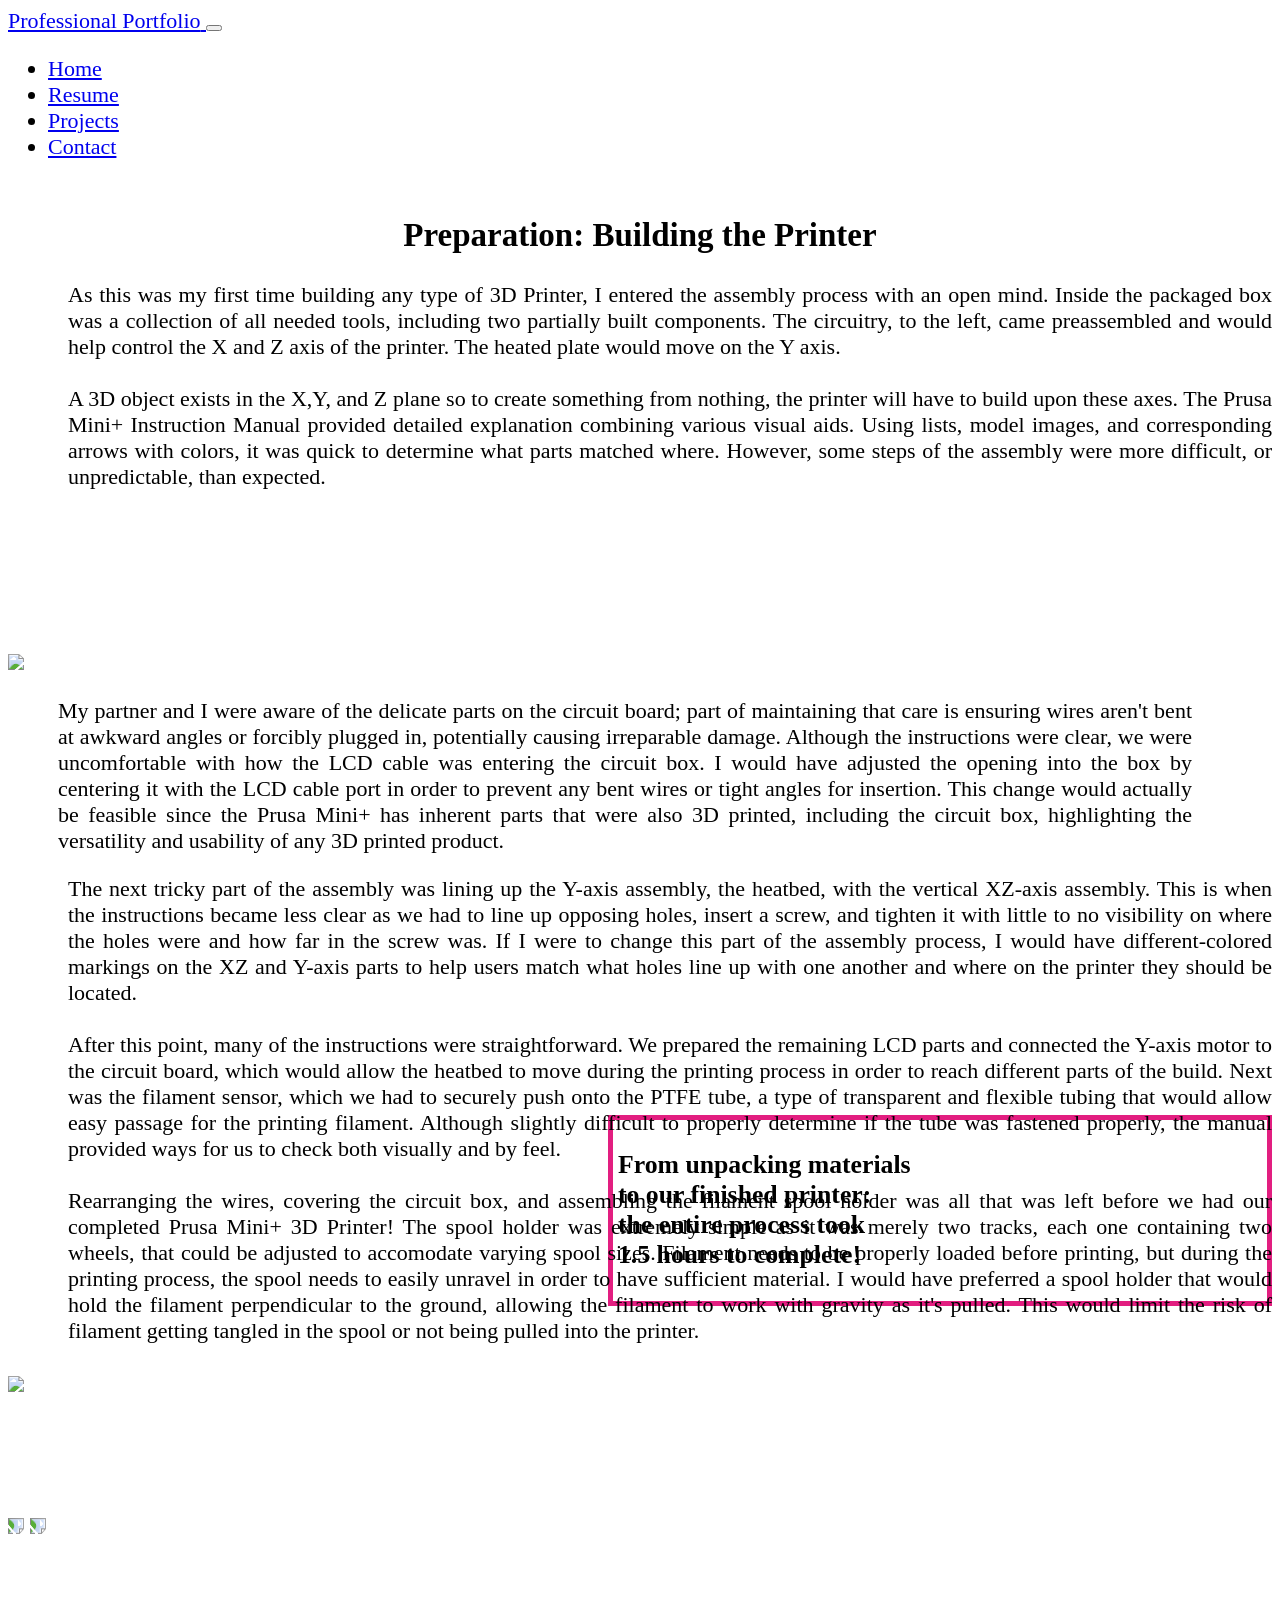
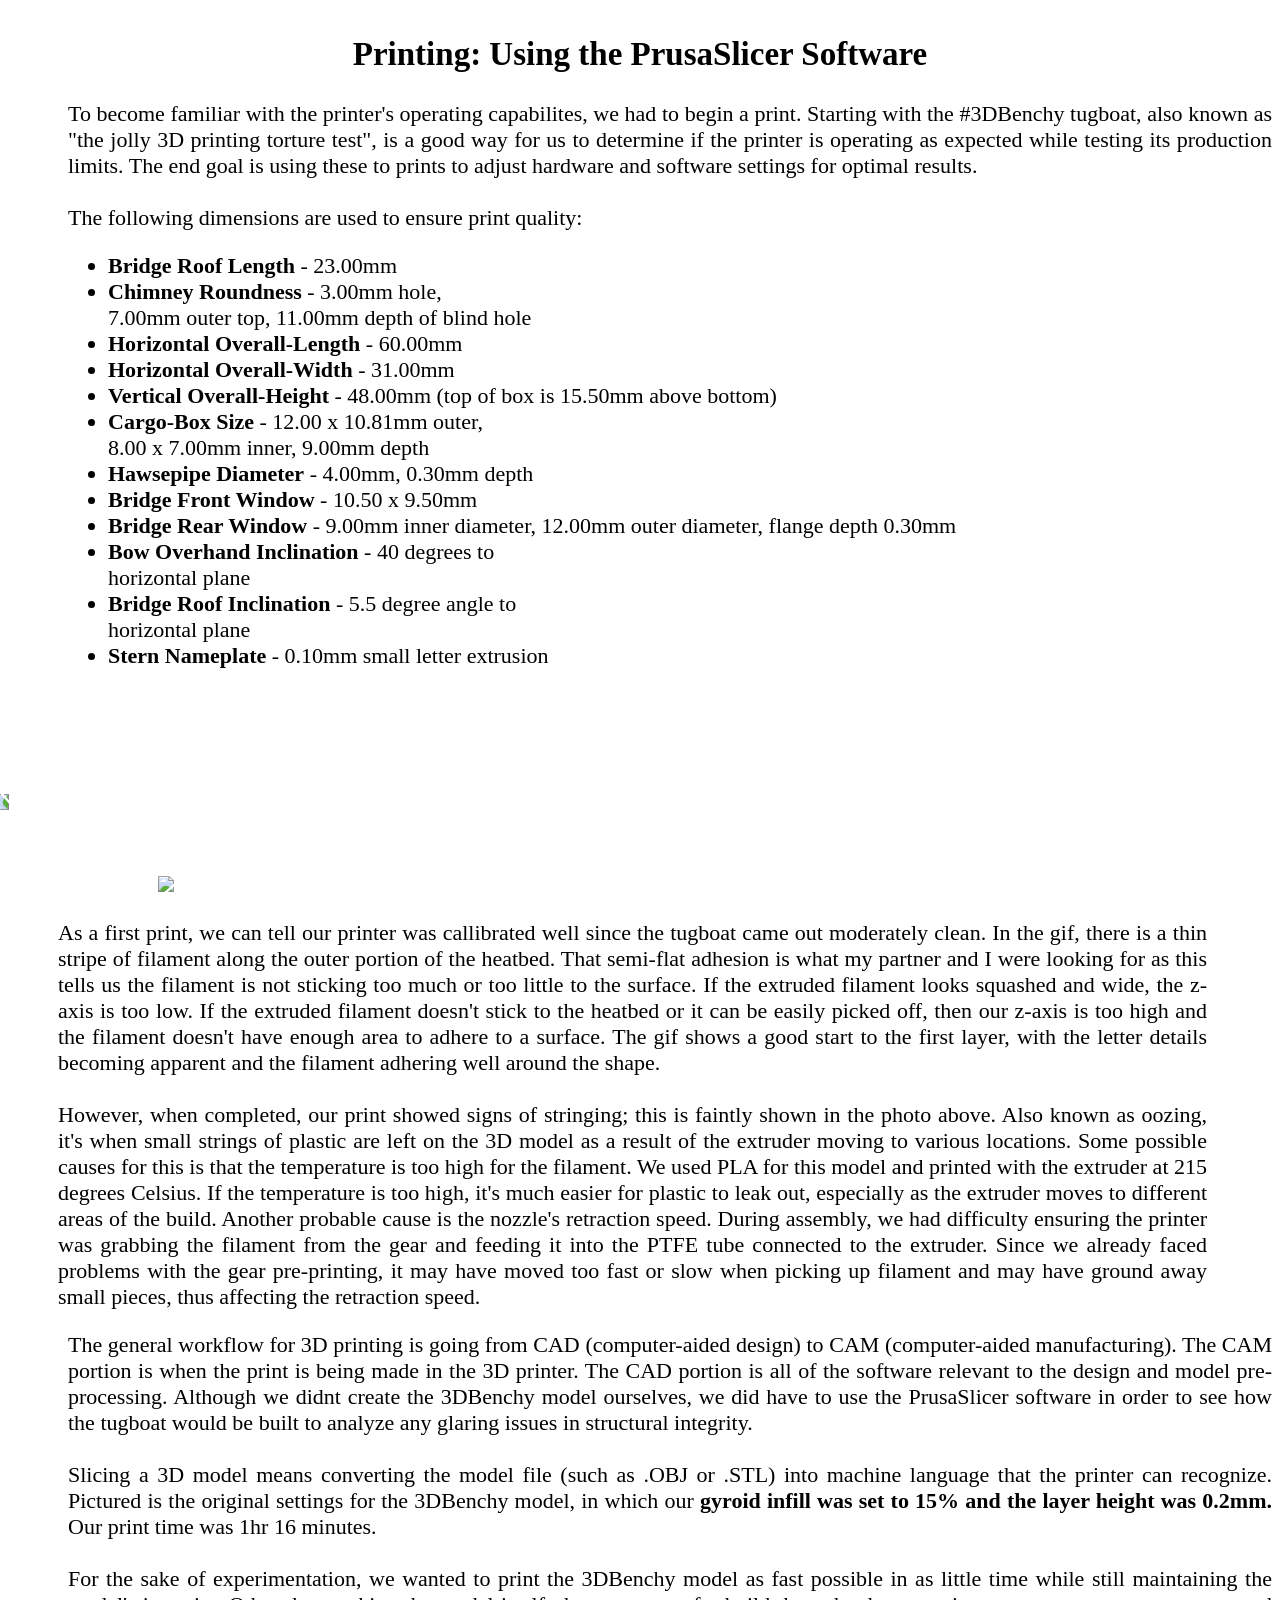
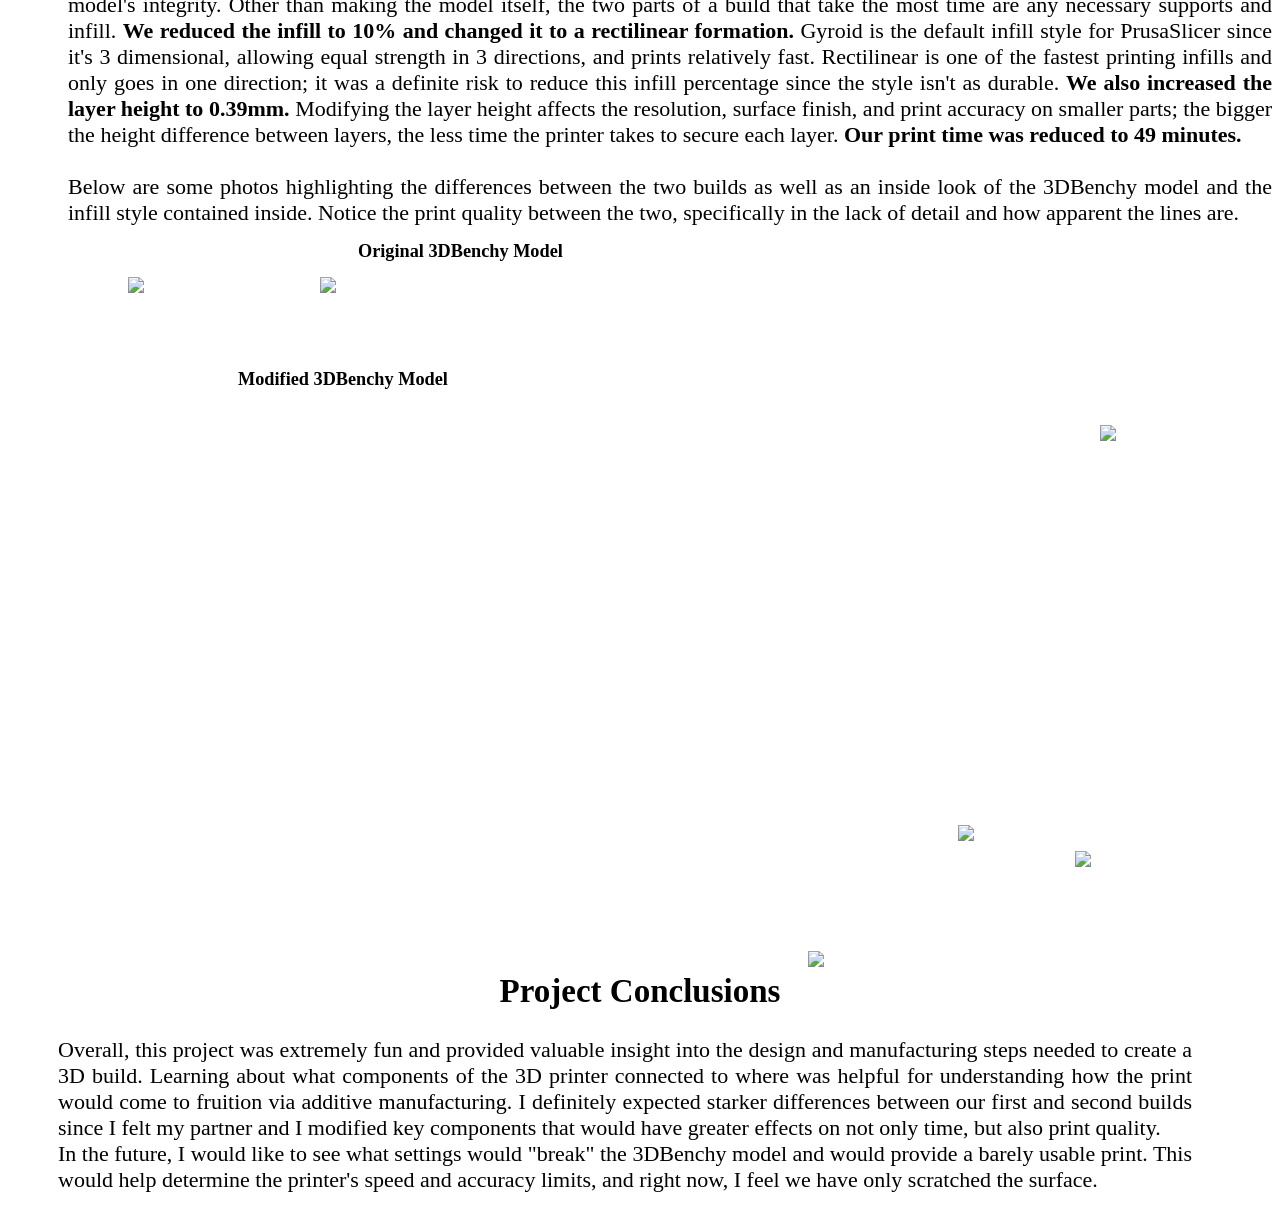
==== project1.html @ 26f4b0fe "First upload Initial web" ====
<!DOCTYPE html>
<!-- saved from url=(0047)https://gleverette.github.io/ENGR11A/prusa.html -->
<html lang="en"><head><meta http-equiv="Content-Type" content="text/html; charset=UTF-8">
    <link href="./Giana&#39;sSubpage_files/css" rel="stylesheet">
    <style>
    body {
        font-family: 'Nunito';font-size: 22px;
    }
    </style>
    <head>
        <meta charset="utf-8" />
        <meta name="viewport" content="width=device-width, initial-scale=1, shrink-to-fit=no" />
        <meta name="description" content="" />
        <meta name="author" content="" />
        <title>Maria Mykhaylyk's Projects</title>
        <!-- Favicon-->
        <link rel="icon" type="image/x-icon" href="assets/favicon.ico" />
        <!-- Custom Google font-->
        <link rel="preconnect" href="https://fonts.googleapis.com" />
        <link rel="preconnect" href="https://fonts.gstatic.com" crossorigin />
        <link href="https://fonts.googleapis.com/css2?family=Plus+Jakarta+Sans:wght@100;200;300;400;500;600;700;800;900&amp;display=swap" rel="stylesheet" />
        <!-- Bootstrap icons-->
        <link href="https://cdn.jsdelivr.net/npm/bootstrap-icons@1.8.1/font/bootstrap-icons.css" rel="stylesheet" />
        <!-- Core theme CSS (includes Bootstrap)-->
        <link href="css/styles.css" rel="stylesheet" />
    </head>
    <body class="d-flex flex-column h-100 bg-light" data-new-gr-c-s-check-loaded="14.1270.0" data-gr-ext-installed="">

    
        
        <meta name="viewport" content="width=device-width, initial-scale=1, shrink-to-fit=no">
        <meta name="description" content="">
        <meta name="author" content="">
        <title>Personal - Start Bootstrap Template</title>
        <!-- Favicon-->
        <link rel="icon" type="image/x-icon" href="https://gleverette.github.io/ENGR11A/assets/favicon.ico">
        <!-- Custom Google font-->
        <link rel="preconnect" href="https://fonts.googleapis.com/">
        <link rel="preconnect" href="https://fonts.gstatic.com/" crossorigin="">
        <link href="./Giana&#39;sSubpage_files/css2" rel="stylesheet">
        <!-- Bootstrap icons-->
        <link href="./Giana&#39;sSubpage_files/bootstrap-icons.css" rel="stylesheet">
        <!-- Core theme CSS (includes Bootstrap)-->
        <link href="./Giana&#39;sSubpage_files/styles.css" rel="stylesheet">

        <nav class="navbar navbar-expand-lg navbar-light bg-white py-3">
            <div class="container px-5">
                <a class="navbar-brand" href="../index.html">
                    <span class="fw-bolder text-primary">Professional Portfolio</span>
                </a>

                <button class="navbar-toggler" type="button" data-bs-toggle="collapse" data-bs-target="#navbarSupportedContent"
                    aria-controls="navbarSupportedContent" aria-expanded="false" aria-label="Toggle navigation">
                    <span class="navbar-toggler-icon"></span>
                </button>

                <div class="collapse navbar-collapse" id="navbarSupportedContent">
                    <ul class="navbar-nav ms-auto mb-2 mb-lg-0 small fw-bolder">
                        <li class="nav-item"><a class="nav-link" href="index.html">Home</a></li>
                        <li class="nav-item"><a class="nav-link" href="resume.html">Resume</a></li>
                        <li class="nav-item"><a class="nav-link" href="projects.html">Projects</a></li>
                        <li class="nav-item"><a class="nav-link" href="contact.html">Contact</a></li>
                    </ul>
                </div>
            </div>
        </nav>
 

    <!--
        <nav class="navbar navbar-expand-lg navbar-light bg-white py-3">
            <div class="container px-5">
                <a class="navbar-brand" href="https://gleverette.github.io/ENGR11A/index.html"><span class="fw-bolder text-primary">Professional Portfolio</span></a>
                <button class="navbar-toggler" type="button" data-bs-toggle="collapse" data-bs-target="#navbarSupportedContent" aria-controls="navbarSupportedContent" aria-expanded="false" aria-label="Toggle navigation"><span class="navbar-toggler-icon"></span></button>
                <div class="collapse navbar-collapse" id="navbarSupportedContent">
                    <ul class="navbar-nav ms-auto mb-2 mb-lg-0 small fw-bolder">
                        <li class="nav-item"><a class="nav-link" href="https://gleverette.github.io/ENGR11A/index.html">Home</a></li>
                        <li class="nav-item"><a class="nav-link" href="https://gleverette.github.io/ENGR11A/resume.html">Resume</a></li>
                        <li class="nav-item"><a class="nav-link" href="https://gleverette.github.io/ENGR11A/projects.html">Projects</a></li>
                        <li class="nav-item"><a class="nav-link" href="https://gleverette.github.io/ENGR11A/contact.html">Contact</a></li>
                    </ul>
                </div>
            </div>
        </nav> -->
        <h2 style="font-family: &#39;Nunito&#39;; font-weight: bold; text-align:center; padding-top:30px;">
            Preparation: Building the Printer
        </h2>
        <div class="row">
            <div class="col-lg-4" style="text-align: justify; padding-left:60px">
                <p> 
                    As this was my first time building any type of 3D Printer, I entered the assembly process with an open mind. Inside the packaged
                    box was a collection of all needed tools, including two partially built components. The circuitry, to the left, came 
                    preassembled and would help control the X and Z axis of the printer. The heated plate would move on the Y axis. <br><br>

                    A 3D object exists in the X,Y, and Z plane so to create something from nothing, the printer will have to build upon these axes.
                    The Prusa Mini+ Instruction Manual provided detailed explanation combining various visual aids. Using lists, model images, and corresponding 
                    arrows with colors, it was quick to determine what parts matched where. However, some steps of the assembly were more difficult, or unpredictable, 
                    than expected.  
                </p>

            </div>
            <div class="col-lg-4" style="margin-right:-90px; margin-left: -75px">
                <img class="center" src="./Giana&#39;sSubpage_files/CircuitBox_Prusa.jpg" style="margin-top: 30px; width: 400px; height: auto; padding-top:80px; padding-right:40px; margin-right:30px">
            </div>
            <div class="col-lg-4" style="column-width: 50px">
                <img class="center" src="./Giana&#39;sSubpage_files/LCDConnection.jpg" style="margin-top: 10px; width: 650px; height: auto;  transform: rotate(360deg); padding-right:80px;">
            </div>
        </div>

        <p style="text-align:justify; padding-left:50px; padding-right:80px;">
            My partner and I were aware of the delicate parts on the circuit board; part of maintaining that care is ensuring wires aren't bent at awkward angles 
            or forcibly plugged in, potentially causing irreparable damage. Although the instructions were clear, we were uncomfortable with how the LCD cable was
            entering the circuit box. I would have adjusted the opening into the box by centering it with the LCD cable port in order to prevent any bent wires or
            tight angles for insertion. This change would actually be feasible since the Prusa Mini+ has inherent parts that were also 3D printed, including the circuit box, 
            highlighting the versatility and usability of any 3D printed product.
            
        </p>

        <div class="row">
            <div class="col-lg-4" style="text-align: justify; padding-left:60px">
                <p> 
                    The next tricky part of the assembly was lining up the Y-axis assembly, the heatbed, with the vertical XZ-axis assembly.
                    This is when the instructions became less clear as we had to line up opposing holes, insert a screw, and tighten it with little to no visibility on where 
                    the holes were and how far in the screw was. If I were to change this part of the assembly process, I would have different-colored markings on the XZ and Y-axis parts 
                    to help users match what holes line up with one another and where on the printer they should be located.<br><br>
                    
                    After this point, many of the instructions were straightforward. We prepared the remaining LCD parts and connected the Y-axis motor to the circuit board, which would allow the heatbed 
                    to move during the printing process in order to reach different parts of the build. Next was the filament sensor, which we had to securely push onto the PTFE tube, a type of transparent and flexible tubing that would allow easy passage 
                    for the printing filament. Although slightly difficult to properly determine if the tube was fastened properly, the manual provided ways for us to check both visually and by feel.<br><br> 

                    Rearranging the wires, covering the circuit box, and assembling the filament spool holder was all that was left before we had our completed Prusa Mini+ 3D Printer! The spool holder was extremely simple as 
                    it was merely two tracks, each one containing two wheels, that could be adjusted to accomodate varying spool sizes. Filament needs to be properly loaded before printing, but during the printing process, the spool needs to easily unravel in order to have sufficient material. 
                    I would have preferred a spool holder that would hold the filament perpendicular to the ground, allowing the filament to work with gravity as it's pulled. This would limit the risk of filament getting tangled in the spool or not being pulled into the printer.
                    <!-- --ON PRINTING - need to highlight how the printer may not pick up the filament properly, so you print air and waste materials
                    (have the gif example highlighting what happened to it)  -->
                </p>
                
            </div>
            <div class="col-lg-4" style="column-width: 50px">
                <img class="center" src="./Giana&#39;sSubpage_files/PartJoin1.jpg" style="margin-top: 10px; width: 650px; height: auto;  transform: rotate(360deg); padding-right:60px;"> 
                
            </div>
            <div class="col-lg-4" style=" margin-right:-120px">
                <img class="center" src="./Giana&#39;sSubpage_files/PrusaScrew.jpg" style="margin-top: 23px; width: 375px; height: auto;  transform: rotate(90deg); ">
                <img class="center" src="./Giana&#39;sSubpage_files/PrusaComplete.jpg" style="margin-top: 120px; width: 375px; height: auto;  transform: rotate(90deg); ">
            </div>
            <div class="col-lg-3 offset-lg-4 text-center" style="border: 5px solid #e21e80; text-align: justify; margin-top: -425px; padding: 5px; margin-left: 600px; margin-bottom: 250px">
                <h3 style="font-weight:bold">
                    From unpacking materials<br> to our finished printer:<br>the entire process took<br>
                    1.5 hours to complete!
                </h3>
            </div>  
        </div>

        <h2 style="font-family: &#39;Nunito&#39;; font-weight: bold; text-align:center; padding-top:80px;">
            Printing: Using the PrusaSlicer Software
        </h2>

        <div class="row">
            <div class="col-lg-4" style="text-align: justify; padding-left:60px">
                <p> 
                    To become familiar with the printer's operating capabilites, we had to begin a print. Starting with the #3DBenchy tugboat, also known as "the 
                    jolly 3D printing torture test", is a good way for us to determine if the printer is operating as expected while testing its production limits. The 
                    end goal is using these to prints to adjust hardware and software settings for optimal results.<br><br>
                    
                    The following dimensions are used to ensure print quality: 
                    <!-- EXTRA NOTE: trouble inserting the filament for callibration and printing pieces (gear photo) -->
                    <!-- First struggle was with the filament loading. work to get in and callibrated. result was the first print. second thing 
                    was an initial non-understanding of where the print was coming from (just loaded in whatever was on the joystick)
                    
                    Prusa Slicer is how we transition from CAD to CAM, slicing the object into tangible and workable parts that the computer can then 
                    build its layers up on. Here are the details on the specifics  -->
                </p>

                <ul>
                    <li><b>Bridge Roof Length</b> - 23.00mm</li>
                    <li><b>Chimney Roundness</b> - 3.00mm hole, <br> 7.00mm outer top, 11.00mm depth of blind hole</li>
                    <li><b>Horizontal Overall-Length</b> - 60.00mm</li>
                    <li><b>Horizontal Overall-Width</b> - 31.00mm</li>
                    <li><b>Vertical Overall-Height</b> - 48.00mm (top of box is 15.50mm above bottom)</li>
                    <li><b>Cargo-Box Size</b> - 12.00 x 10.81mm outer, <br>8.00 x 7.00mm inner, 9.00mm depth</li>
                    <li><b>Hawsepipe Diameter</b> - 4.00mm, 0.30mm depth</li>
                    <li><b>Bridge Front Window</b> - 10.50 x 9.50mm</li>
                    <li><b>Bridge Rear Window</b> - 9.00mm inner diameter, 12.00mm outer diameter, flange depth 0.30mm</li>
                    <li><b>Bow Overhand Inclination</b> - 40 degrees to <br>horizontal plane</li>
                    <li><b>Bridge Roof Inclination</b> - 5.5 degree angle to <br>horizontal plane</li>
                    <li><b>Stern Nameplate</b> - 0.10mm small letter extrusion</li>
                </ul>
            </div>

            <div class="col-lg-4" style="margin-right:-90px; margin-left: -75px; margin-top: 35px">
                <img class="center" src="./Giana&#39;sSubpage_files/BenchyFirst.jpg" style="margin-top: 30px; width: 600px; height: auto; padding-top:80px; padding-right:40px; margin-right:30px; transform: rotate(270deg)">
            </div>
            <div class="col-lg-4" style="margin-left: 150px">
                <img class="center" src="./Giana&#39;sSubpage_files/ezgif-1-56ad6ba6d0.gif" style="margin-top: 40px; width: 420px; height: auto;  transform: rotate(360deg); padding-right:80px;">
            </div>


        </div>

        <div style="text-align: justify; padding-left:50px; padding-right:65px">
            <p>
                As a first print, we can tell our printer was callibrated well since the tugboat came out moderately clean. In the gif, there is a thin stripe of filament along the outer 
                portion of the heatbed. That semi-flat adhesion is what my partner and I were looking for as this tells us the filament is not sticking too much or too little to the surface. 
                If the extruded filament looks squashed and wide, the z-axis is too low. If the extruded filament doesn't stick to the heatbed or it can be easily picked off, then our z-axis is 
                too high and the filament doesn't have enough area to adhere to a surface. The gif shows a good start to the first layer, with the letter details becoming apparent and the filament 
                adhering well around the shape. <br><br> 

                However, when completed, our print showed signs of stringing; this is faintly shown in the photo above. Also known as oozing, it's when small strings of plastic are left on the 3D model as a result of the extruder moving to 
                various locations. Some possible causes for this is that the temperature is too high for the filament. We used PLA for this model and printed with the extruder at 215 degrees Celsius. If the temperature is too high, it's much easier 
                for plastic to leak out, especially as the extruder moves to different areas of the build. Another probable cause is the nozzle's retraction speed. During assembly, we had difficulty ensuring the printer was grabbing the filament from the 
                gear and feeding it into the PTFE tube connected to the extruder. Since we already faced problems with the gear pre-printing, it may have moved too fast or slow when picking up filament and may have ground away small pieces, thus affecting 
                the retraction speed. 
            </p>
        </div>

        <div class="row">
            <div class="col-lg-4" style="text-align: justify; padding-left:60px">
                <p> 
                    The general workflow for 3D printing is going from CAD (computer-aided design) to CAM (computer-aided manufacturing). The CAM portion is when the print is being made in the 3D printer.
                    The CAD portion is all of the software relevant to the design and model pre-processing. Although we didnt create the 3DBenchy model ourselves, we did have to use the PrusaSlicer software in order to 
                    see how the tugboat would be built to analyze any glaring issues in structural integrity.<br><br>
                    Slicing a 3D model means converting the model file (such as .OBJ or .STL) into machine language that the printer
                    can recognize. Pictured is the original settings for the 3DBenchy model, in which our <b>gyroid infill was set to 15% and the layer height was 0.2mm.</b> Our print time was 1hr 16 minutes.<br><br>

                    For the sake of experimentation, we wanted to print the 3DBenchy model as fast possible in as little time while still maintaining the model's integrity. Other than making the model itself, the two parts of a build
                    that take the most time are any necessary supports and infill.  <b>We reduced the infill to 10% and changed it to a rectilinear formation.</b> Gyroid is the default infill style for PrusaSlicer since it's 3 dimensional, allowing 
                    equal strength in 3 directions, and prints relatively fast. Rectilinear is one of the fastest printing infills and only goes in one direction; it was a definite risk to reduce this infill percentage since the style isn't as durable. 
                   <b>We also increased the layer height to 0.39mm.</b> Modifying the layer height affects the resolution, surface finish, and print accuracy on smaller parts; the bigger the height difference between layers, the less time the printer takes to secure each layer.
                    <b>Our print time was reduced to 49 minutes.</b><br><br> 

                    Below are some photos highlighting the differences between the two builds as well as an inside look of the 3DBenchy model and the infill style contained inside. 
                    Notice the print quality between the two, specifically in the lack of detail and how apparent the lines are. 
                </p>
            </div>
            <div class="col-lg-4" style="margin-right:-90px; margin-left: 120px; margin-top: -95px">
                <h5 style="margin-left: 230px; margin-top: 110px; margin-bottom: -95px; font-weight: bold">
                    Original 3DBenchy Model
                </h5>
                <img class="center" src="./Giana&#39;sSubpage_files/Original_3DBenchy.jpg" style="margin-top: 30px; width: 800px; height: auto; padding-top:80px; padding-right:40px; margin-right:30px; transform: rotate(360deg)">
                <img class="center" src="./Giana&#39;sSubpage_files/Layer_OriginalSettings.jpg" style="margin-left: 100px; margin-top: -50px; width: 550px; height: auto; padding-top:80px; padding-right:40px; margin-right:30px; transform: rotate(360deg)">
            </div>
        </div>

        <div class="col-lg-10">
            <h5 style="margin-left: 230px; margin-top: 70px; margin-bottom: -95px; font-weight: bold">
                Modified 3DBenchy Model
            </h5>
            <img class="center" src="./Giana&#39;sSubpage_files/NewBenchy_2.jpg" style="margin-bottom: -400px; margin-left: 950px; margin-top: -150px; width: 450px; height: auto; padding-top:80px; padding-right:40px; margin-right:30px; transform: rotate(360deg)">
            <img class="center" src="./Giana&#39;sSubpage_files/Modified_3DBenchy_2.jpg" style="margin-left: 50px; margin-top: 50px; width: 775px; height: auto; padding-top:80px; padding-right:40px; margin-right:30px; transform: rotate(360deg)">
            <img class="center" src="./Giana&#39;sSubpage_files/Modified_3DBenchy_3.jpg" style="margin-bottom: -500px; margin-left: 800px; margin-top: -150px; width: 700px; height: auto; padding-top:80px; padding-right:40px; margin-right:30px; transform: rotate(360deg)">
            <img class="center" src="./Giana&#39;sSubpage_files/NewBenchy_1.jpg" style="margin-bottom: -400px; margin-left: 175px; margin-top: 40px; width: 500px; height: auto; padding-top:80px; padding-right:40px; margin-right:30px; transform: rotate(360deg)">
        </div>

        <h2 style="font-family: &#39;Nunito&#39;; font-weight: bold; text-align:center; margin-top: 500px;">
            Project Conclusions
        </h2>

        <p style="text-align:justify; padding-left:50px; padding-right:80px;">
            Overall, this project was extremely fun and provided valuable insight into the design and manufacturing steps needed to create a 3D build. Learning about what components of the 3D printer 
            connected to where was helpful for understanding how the print would come to fruition via additive manufacturing. I definitely expected starker differences between our first and second builds 
            since I felt my partner and I modified key components that would have greater effects on not only time, but also print quality.<br> 
            In the future, I would like to see what settings would "break" the 3DBenchy model and would provide a barely usable print. This would help determine the printer's speed and accuracy limits, and right now, 
            I feel we have only scratched the surface. 
            
        </p>

        



    
    
        <main class="flex-shrink-0"> 

        </main></body><grammarly-desktop-integration data-grammarly-shadow-root="true"><template shadowrootmode="open"><style>
      div.grammarly-desktop-integration {
        position: absolute;
        width: 1px;
        height: 1px;
        padding: 0;
        margin: -1px;
        overflow: hidden;
        clip: rect(0, 0, 0, 0);
        white-space: nowrap;
        border: 0;
        -moz-user-select: none;
        -webkit-user-select: none;
        -ms-user-select:none;
        user-select:none;
      }

      div.grammarly-desktop-integration:before {
        content: attr(data-content);
      }
    </style><div aria-label="grammarly-integration" role="group" tabindex="-1" class="grammarly-desktop-integration" data-content="{&quot;mode&quot;:&quot;full&quot;,&quot;isActive&quot;:true,&quot;isUserDisabled&quot;:false}"></div></template></grammarly-desktop-integration></html>
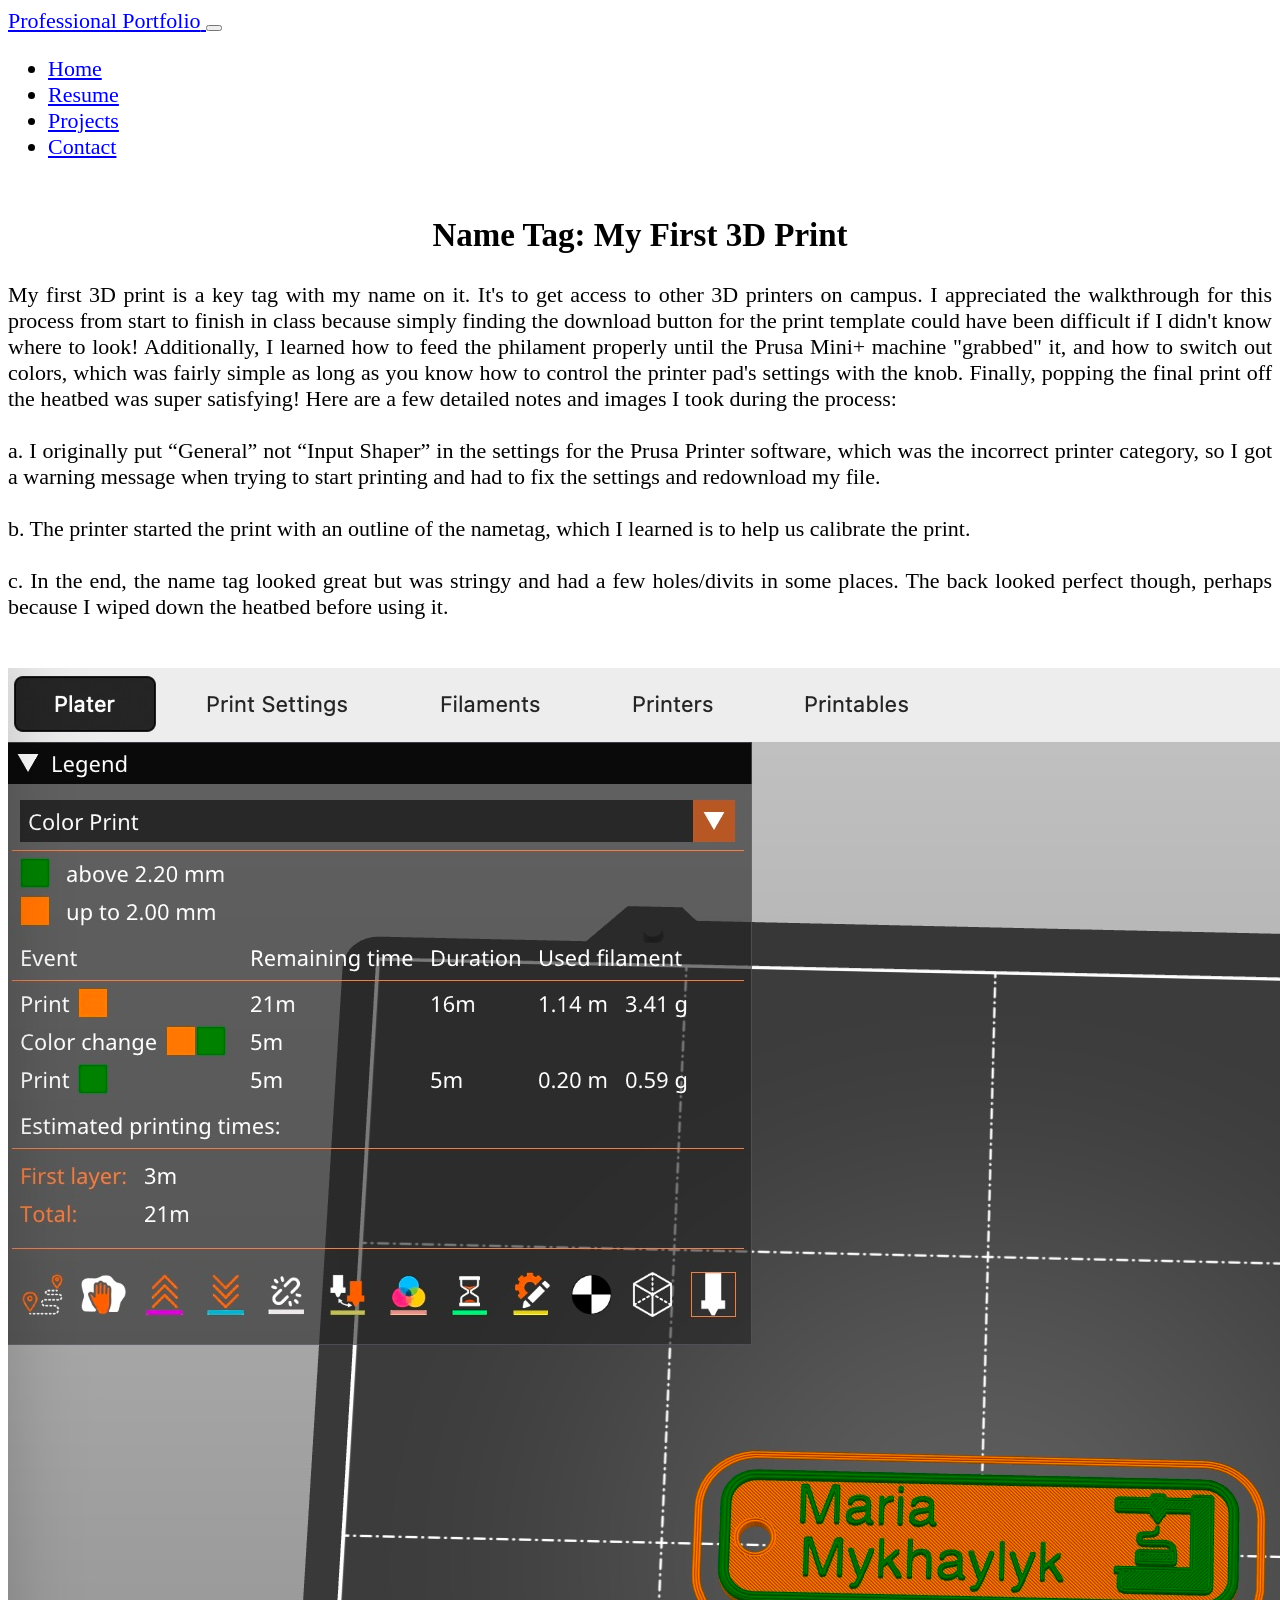
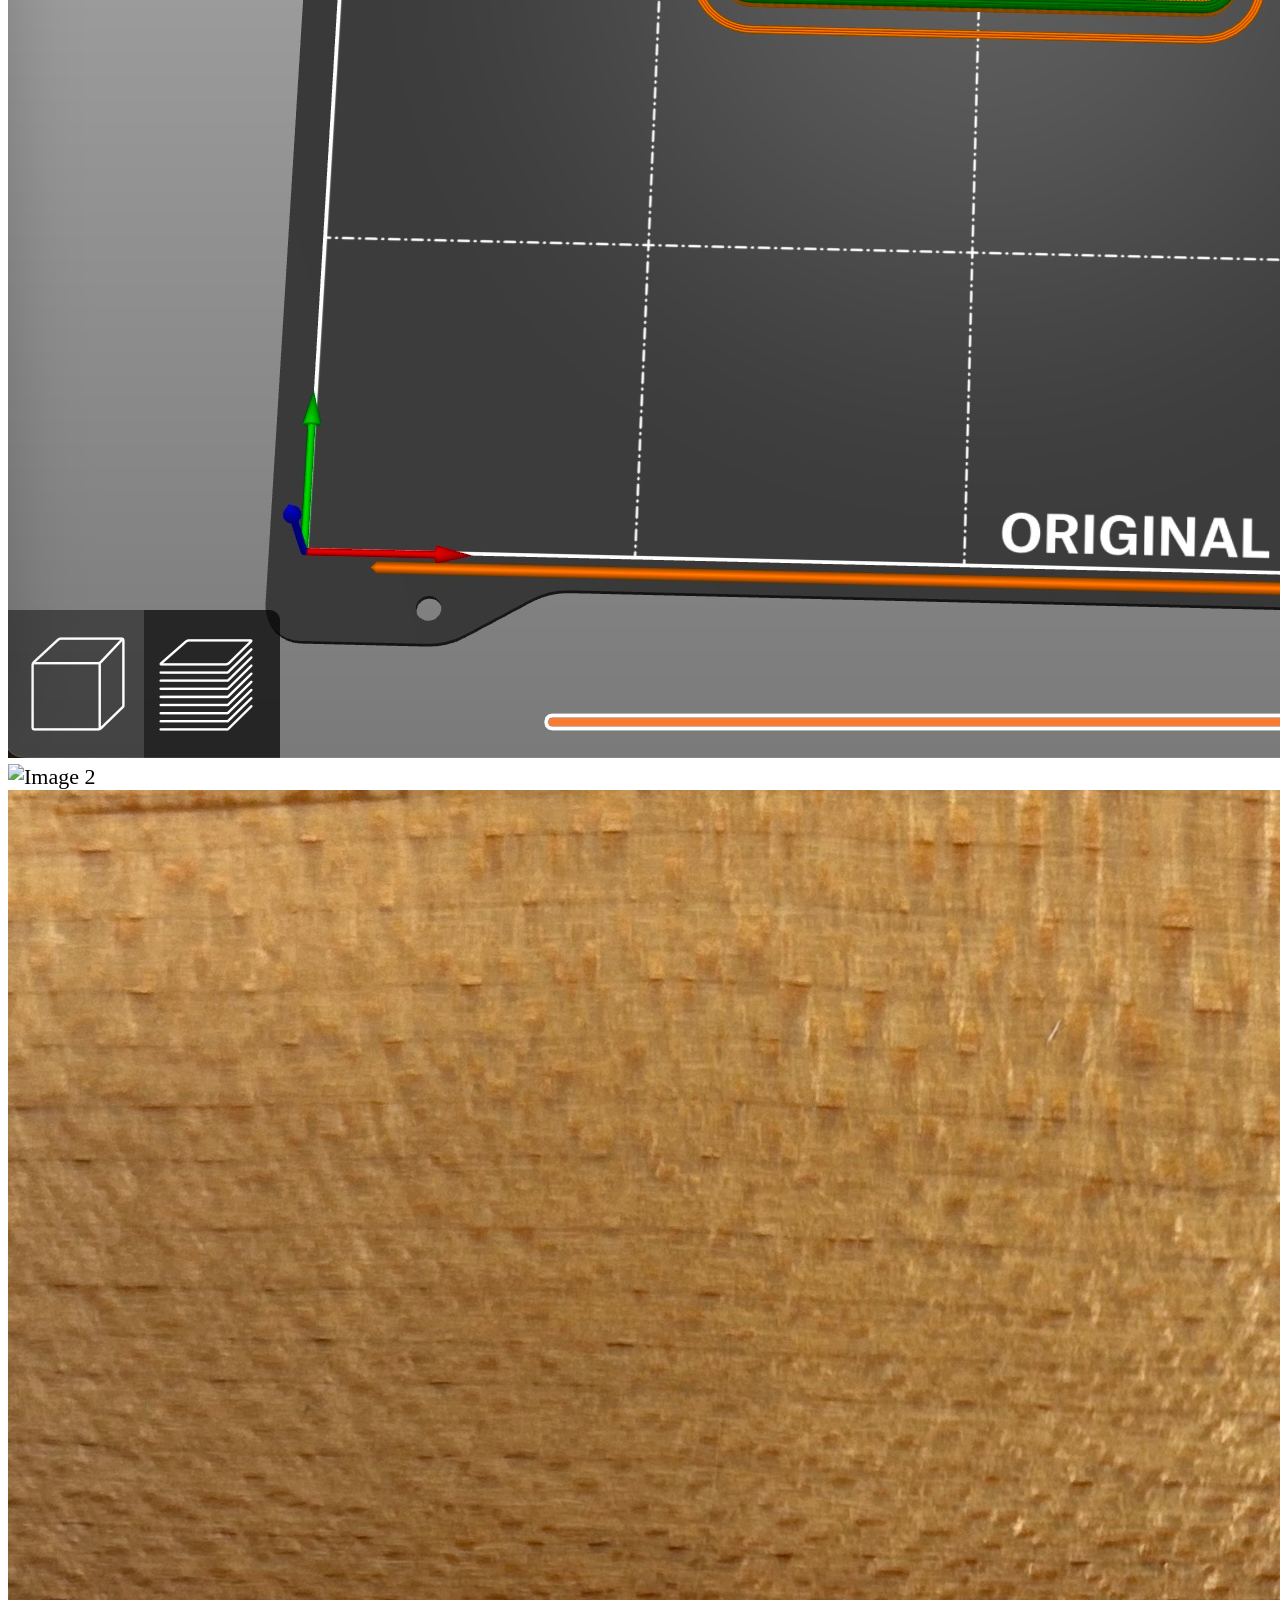
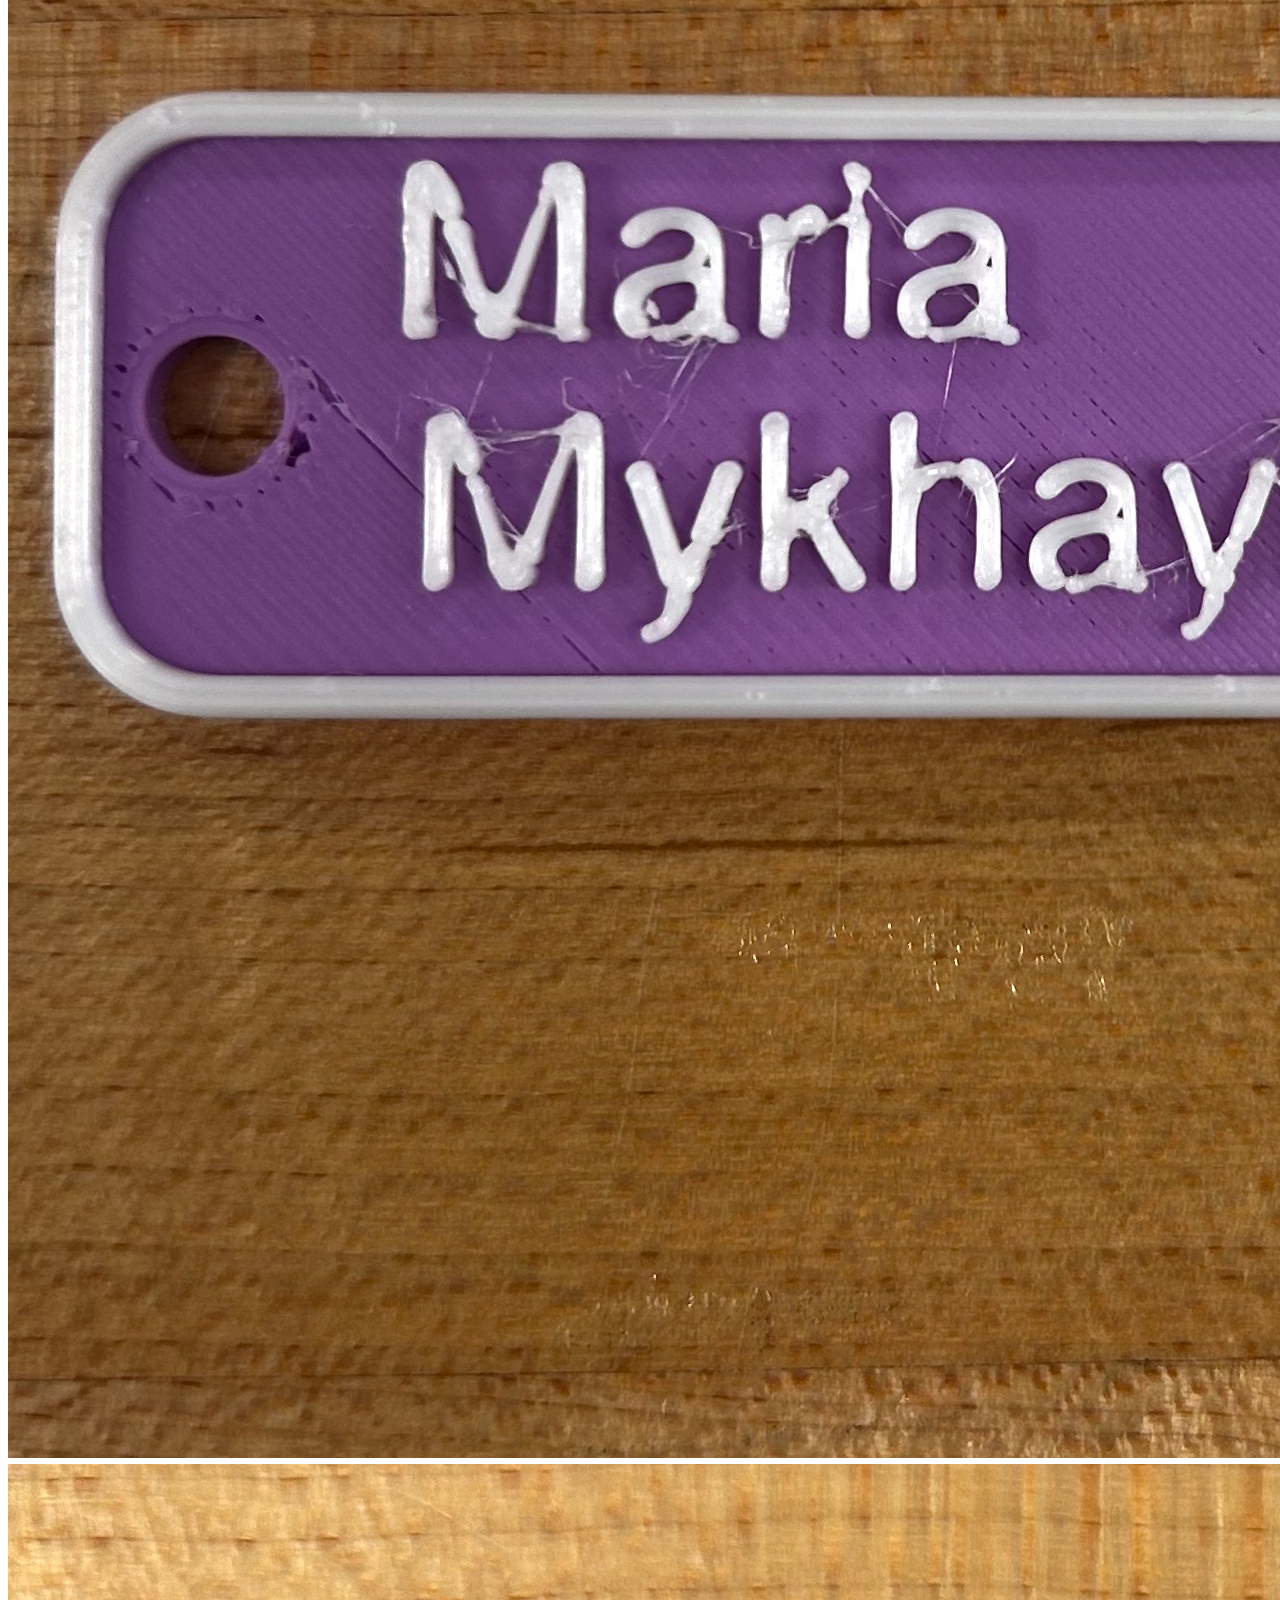
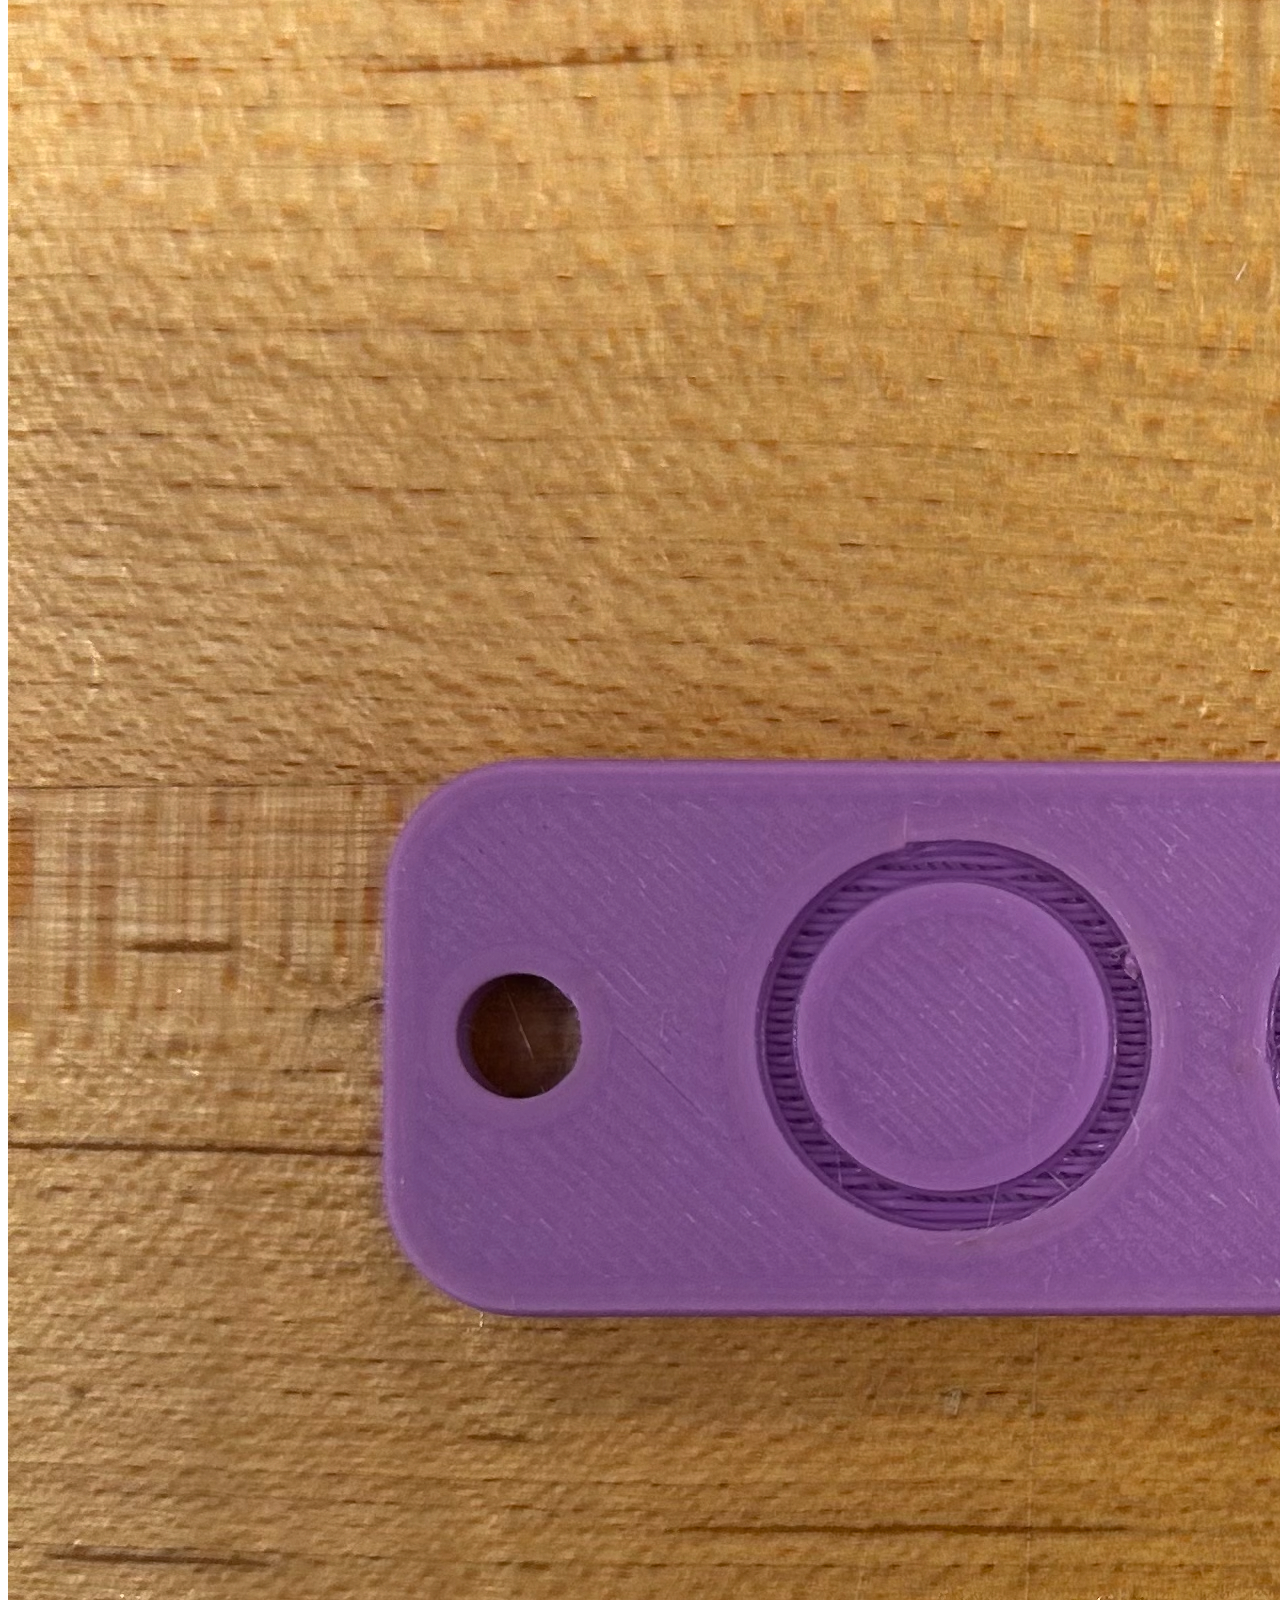
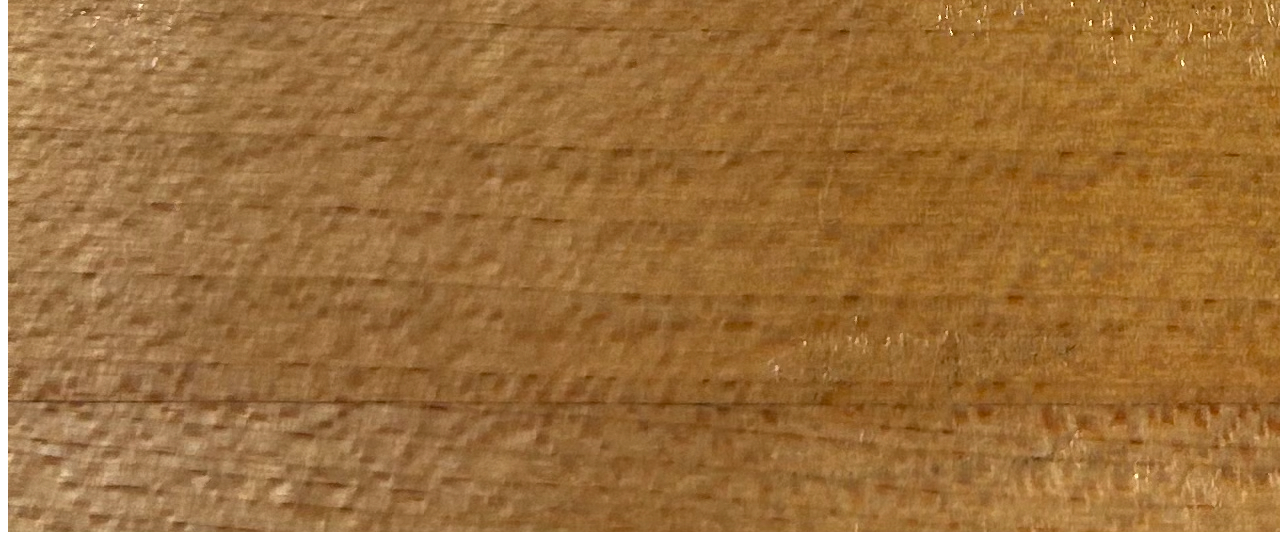
==== commit 041ef588: "update 3" ====
--- a/project1.html
+++ b/project1.html
@@ -65,210 +65,49 @@
             </div>
         </nav>
  
+        <h2 style="font-family: &#39;Nunito&#39;; font-weight: bold; text-align:center; padding-top:30px;">
+            Name Tag: My First 3D Print
+        </h2>
+        <div class="container">
 
-    <!--
-        <nav class="navbar navbar-expand-lg navbar-light bg-white py-3">
-            <div class="container px-5">
-                <a class="navbar-brand" href="https://gleverette.github.io/ENGR11A/index.html"><span class="fw-bolder text-primary">Professional Portfolio</span></a>
-                <button class="navbar-toggler" type="button" data-bs-toggle="collapse" data-bs-target="#navbarSupportedContent" aria-controls="navbarSupportedContent" aria-expanded="false" aria-label="Toggle navigation"><span class="navbar-toggler-icon"></span></button>
-                <div class="collapse navbar-collapse" id="navbarSupportedContent">
-                    <ul class="navbar-nav ms-auto mb-2 mb-lg-0 small fw-bolder">
-                        <li class="nav-item"><a class="nav-link" href="https://gleverette.github.io/ENGR11A/index.html">Home</a></li>
-                        <li class="nav-item"><a class="nav-link" href="https://gleverette.github.io/ENGR11A/resume.html">Resume</a></li>
-                        <li class="nav-item"><a class="nav-link" href="https://gleverette.github.io/ENGR11A/projects.html">Projects</a></li>
-                        <li class="nav-item"><a class="nav-link" href="https://gleverette.github.io/ENGR11A/contact.html">Contact</a></li>
-                    </ul>
+            <!-- TEXT BLOCK 1 -->
+            <div class="row mb-4">
+                <div class="col-lg-10 mx-auto" style="text-align: justify;">
+                    <p>
+                    My first 3D print is a key tag with my name on it. It's to get access to other 3D printers on campus. I appreciated the walkthrough for this process from start to finish in class because simply finding the download button for the print template could have been difficult if I didn't know where to look! Additionally, I learned how to feed the philament properly until the Prusa Mini+ machine "grabbed" it, and how to switch out colors, which was fairly simple as long as you know how to control the printer pad's settings with the knob. Finally, popping the final print off the heatbed was super satisfying! Here are a few detailed notes and images I took during the process:<br><br>
+                    a. I originally put “General” not “Input Shaper” in the settings for the Prusa Printer software, which was the incorrect printer category, so I got a warning message when trying to start printing and had to fix the settings and redownload my file.<br><br>
+                    b. The printer started the print with an outline of the nametag, which I learned is to help us calibrate the print.<br><br>
+                    c. In the end, the name tag looked great but was stringy and had a few holes/divits in some places. The back looked perfect though, perhaps because I wiped down the heatbed before using it.<br><br>
+                        
+                        
+                    </p>
                 </div>
             </div>
-        </nav> -->
-        <h2 style="font-family: &#39;Nunito&#39;; font-weight: bold; text-align:center; padding-top:30px;">
-            Preparation: Building the Printer
-        </h2>
-        <div class="row">
-            <div class="col-lg-4" style="text-align: justify; padding-left:60px">
-                <p> 
-                    As this was my first time building any type of 3D Printer, I entered the assembly process with an open mind. Inside the packaged
-                    box was a collection of all needed tools, including two partially built components. The circuitry, to the left, came 
-                    preassembled and would help control the X and Z axis of the printer. The heated plate would move on the Y axis. <br><br>
 
-                    A 3D object exists in the X,Y, and Z plane so to create something from nothing, the printer will have to build upon these axes.
-                    The Prusa Mini+ Instruction Manual provided detailed explanation combining various visual aids. Using lists, model images, and corresponding 
-                    arrows with colors, it was quick to determine what parts matched where. However, some steps of the assembly were more difficult, or unpredictable, 
-                    than expected.  
-                </p>
-
-            </div>
-            <div class="col-lg-4" style="margin-right:-90px; margin-left: -75px">
-                <img class="center" src="./Giana&#39;sSubpage_files/CircuitBox_Prusa.jpg" style="margin-top: 30px; width: 400px; height: auto; padding-top:80px; padding-right:40px; margin-right:30px">
-            </div>
-            <div class="col-lg-4" style="column-width: 50px">
-                <img class="center" src="./Giana&#39;sSubpage_files/LCDConnection.jpg" style="margin-top: 10px; width: 650px; height: auto;  transform: rotate(360deg); padding-right:80px;">
-            </div>
-        </div>
-
-        <p style="text-align:justify; padding-left:50px; padding-right:80px;">
-            My partner and I were aware of the delicate parts on the circuit board; part of maintaining that care is ensuring wires aren't bent at awkward angles 
-            or forcibly plugged in, potentially causing irreparable damage. Although the instructions were clear, we were uncomfortable with how the LCD cable was
-            entering the circuit box. I would have adjusted the opening into the box by centering it with the LCD cable port in order to prevent any bent wires or
-            tight angles for insertion. This change would actually be feasible since the Prusa Mini+ has inherent parts that were also 3D printed, including the circuit box, 
-            highlighting the versatility and usability of any 3D printed product.
-            
-        </p>
-
-        <div class="row">
-            <div class="col-lg-4" style="text-align: justify; padding-left:60px">
-                <p> 
-                    The next tricky part of the assembly was lining up the Y-axis assembly, the heatbed, with the vertical XZ-axis assembly.
-                    This is when the instructions became less clear as we had to line up opposing holes, insert a screw, and tighten it with little to no visibility on where 
-                    the holes were and how far in the screw was. If I were to change this part of the assembly process, I would have different-colored markings on the XZ and Y-axis parts 
-                    to help users match what holes line up with one another and where on the printer they should be located.<br><br>
-                    
-                    After this point, many of the instructions were straightforward. We prepared the remaining LCD parts and connected the Y-axis motor to the circuit board, which would allow the heatbed 
-                    to move during the printing process in order to reach different parts of the build. Next was the filament sensor, which we had to securely push onto the PTFE tube, a type of transparent and flexible tubing that would allow easy passage 
-                    for the printing filament. Although slightly difficult to properly determine if the tube was fastened properly, the manual provided ways for us to check both visually and by feel.<br><br> 
-
-                    Rearranging the wires, covering the circuit box, and assembling the filament spool holder was all that was left before we had our completed Prusa Mini+ 3D Printer! The spool holder was extremely simple as 
-                    it was merely two tracks, each one containing two wheels, that could be adjusted to accomodate varying spool sizes. Filament needs to be properly loaded before printing, but during the printing process, the spool needs to easily unravel in order to have sufficient material. 
-                    I would have preferred a spool holder that would hold the filament perpendicular to the ground, allowing the filament to work with gravity as it's pulled. This would limit the risk of filament getting tangled in the spool or not being pulled into the printer.
-                    <!-- --ON PRINTING - need to highlight how the printer may not pick up the filament properly, so you print air and waste materials
-                    (have the gif example highlighting what happened to it)  -->
-                </p>
+            <!-- IMAGE ROW 1 -->
+            <div class="row mb-5">
+                <div class="col-md-7">
+                    <img src="assets/namepic3.png" class="img-fluid rounded mb-3" alt="Image 1">
+                </div>
+                <div class="col-md-4">
+                    <img src="assets/namepic4.png" class="img-fluid rounded mb-3" alt="Image 2">
+                </div>
                 
             </div>
-            <div class="col-lg-4" style="column-width: 50px">
-                <img class="center" src="./Giana&#39;sSubpage_files/PartJoin1.jpg" style="margin-top: 10px; width: 650px; height: auto;  transform: rotate(360deg); padding-right:60px;"> 
-                
-            </div>
-            <div class="col-lg-4" style=" margin-right:-120px">
-                <img class="center" src="./Giana&#39;sSubpage_files/PrusaScrew.jpg" style="margin-top: 23px; width: 375px; height: auto;  transform: rotate(90deg); ">
-                <img class="center" src="./Giana&#39;sSubpage_files/PrusaComplete.jpg" style="margin-top: 120px; width: 375px; height: auto;  transform: rotate(90deg); ">
-            </div>
-            <div class="col-lg-3 offset-lg-4 text-center" style="border: 5px solid #e21e80; text-align: justify; margin-top: -425px; padding: 5px; margin-left: 600px; margin-bottom: 250px">
-                <h3 style="font-weight:bold">
-                    From unpacking materials<br> to our finished printer:<br>the entire process took<br>
-                    1.5 hours to complete!
-                </h3>
-            </div>  
-        </div>
 
-        <h2 style="font-family: &#39;Nunito&#39;; font-weight: bold; text-align:center; padding-top:80px;">
-            Printing: Using the PrusaSlicer Software
-        </h2>
-
-        <div class="row">
-            <div class="col-lg-4" style="text-align: justify; padding-left:60px">
-                <p> 
-                    To become familiar with the printer's operating capabilites, we had to begin a print. Starting with the #3DBenchy tugboat, also known as "the 
-                    jolly 3D printing torture test", is a good way for us to determine if the printer is operating as expected while testing its production limits. The 
-                    end goal is using these to prints to adjust hardware and software settings for optimal results.<br><br>
-                    
-                    The following dimensions are used to ensure print quality: 
-                    <!-- EXTRA NOTE: trouble inserting the filament for callibration and printing pieces (gear photo) -->
-                    <!-- First struggle was with the filament loading. work to get in and callibrated. result was the first print. second thing 
-                    was an initial non-understanding of where the print was coming from (just loaded in whatever was on the joystick)
-                    
-                    Prusa Slicer is how we transition from CAD to CAM, slicing the object into tangible and workable parts that the computer can then 
-                    build its layers up on. Here are the details on the specifics  -->
-                </p>
-
-                <ul>
-                    <li><b>Bridge Roof Length</b> - 23.00mm</li>
-                    <li><b>Chimney Roundness</b> - 3.00mm hole, <br> 7.00mm outer top, 11.00mm depth of blind hole</li>
-                    <li><b>Horizontal Overall-Length</b> - 60.00mm</li>
-                    <li><b>Horizontal Overall-Width</b> - 31.00mm</li>
-                    <li><b>Vertical Overall-Height</b> - 48.00mm (top of box is 15.50mm above bottom)</li>
-                    <li><b>Cargo-Box Size</b> - 12.00 x 10.81mm outer, <br>8.00 x 7.00mm inner, 9.00mm depth</li>
-                    <li><b>Hawsepipe Diameter</b> - 4.00mm, 0.30mm depth</li>
-                    <li><b>Bridge Front Window</b> - 10.50 x 9.50mm</li>
-                    <li><b>Bridge Rear Window</b> - 9.00mm inner diameter, 12.00mm outer diameter, flange depth 0.30mm</li>
-                    <li><b>Bow Overhand Inclination</b> - 40 degrees to <br>horizontal plane</li>
-                    <li><b>Bridge Roof Inclination</b> - 5.5 degree angle to <br>horizontal plane</li>
-                    <li><b>Stern Nameplate</b> - 0.10mm small letter extrusion</li>
-                </ul>
-            </div>
-
-            <div class="col-lg-4" style="margin-right:-90px; margin-left: -75px; margin-top: 35px">
-                <img class="center" src="./Giana&#39;sSubpage_files/BenchyFirst.jpg" style="margin-top: 30px; width: 600px; height: auto; padding-top:80px; padding-right:40px; margin-right:30px; transform: rotate(270deg)">
-            </div>
-            <div class="col-lg-4" style="margin-left: 150px">
-                <img class="center" src="./Giana&#39;sSubpage_files/ezgif-1-56ad6ba6d0.gif" style="margin-top: 40px; width: 420px; height: auto;  transform: rotate(360deg); padding-right:80px;">
+            <div class="row mb-5">
+                <div class="col-md-5">
+                    <img src="assets/namepic1.png" class="img-fluid rounded mb-3" alt="Image 3">
+                </div>
+                <div class="col-md-5">
+                    <img src="assets/namepic2.png" class="img-fluid rounded mb-3" alt="Image 3">
+                </div>
             </div>
 
 
         </div>
 
-        <div style="text-align: justify; padding-left:50px; padding-right:65px">
-            <p>
-                As a first print, we can tell our printer was callibrated well since the tugboat came out moderately clean. In the gif, there is a thin stripe of filament along the outer 
-                portion of the heatbed. That semi-flat adhesion is what my partner and I were looking for as this tells us the filament is not sticking too much or too little to the surface. 
-                If the extruded filament looks squashed and wide, the z-axis is too low. If the extruded filament doesn't stick to the heatbed or it can be easily picked off, then our z-axis is 
-                too high and the filament doesn't have enough area to adhere to a surface. The gif shows a good start to the first layer, with the letter details becoming apparent and the filament 
-                adhering well around the shape. <br><br> 
-
-                However, when completed, our print showed signs of stringing; this is faintly shown in the photo above. Also known as oozing, it's when small strings of plastic are left on the 3D model as a result of the extruder moving to 
-                various locations. Some possible causes for this is that the temperature is too high for the filament. We used PLA for this model and printed with the extruder at 215 degrees Celsius. If the temperature is too high, it's much easier 
-                for plastic to leak out, especially as the extruder moves to different areas of the build. Another probable cause is the nozzle's retraction speed. During assembly, we had difficulty ensuring the printer was grabbing the filament from the 
-                gear and feeding it into the PTFE tube connected to the extruder. Since we already faced problems with the gear pre-printing, it may have moved too fast or slow when picking up filament and may have ground away small pieces, thus affecting 
-                the retraction speed. 
-            </p>
-        </div>
-
-        <div class="row">
-            <div class="col-lg-4" style="text-align: justify; padding-left:60px">
-                <p> 
-                    The general workflow for 3D printing is going from CAD (computer-aided design) to CAM (computer-aided manufacturing). The CAM portion is when the print is being made in the 3D printer.
-                    The CAD portion is all of the software relevant to the design and model pre-processing. Although we didnt create the 3DBenchy model ourselves, we did have to use the PrusaSlicer software in order to 
-                    see how the tugboat would be built to analyze any glaring issues in structural integrity.<br><br>
-                    Slicing a 3D model means converting the model file (such as .OBJ or .STL) into machine language that the printer
-                    can recognize. Pictured is the original settings for the 3DBenchy model, in which our <b>gyroid infill was set to 15% and the layer height was 0.2mm.</b> Our print time was 1hr 16 minutes.<br><br>
-
-                    For the sake of experimentation, we wanted to print the 3DBenchy model as fast possible in as little time while still maintaining the model's integrity. Other than making the model itself, the two parts of a build
-                    that take the most time are any necessary supports and infill.  <b>We reduced the infill to 10% and changed it to a rectilinear formation.</b> Gyroid is the default infill style for PrusaSlicer since it's 3 dimensional, allowing 
-                    equal strength in 3 directions, and prints relatively fast. Rectilinear is one of the fastest printing infills and only goes in one direction; it was a definite risk to reduce this infill percentage since the style isn't as durable. 
-                   <b>We also increased the layer height to 0.39mm.</b> Modifying the layer height affects the resolution, surface finish, and print accuracy on smaller parts; the bigger the height difference between layers, the less time the printer takes to secure each layer.
-                    <b>Our print time was reduced to 49 minutes.</b><br><br> 
-
-                    Below are some photos highlighting the differences between the two builds as well as an inside look of the 3DBenchy model and the infill style contained inside. 
-                    Notice the print quality between the two, specifically in the lack of detail and how apparent the lines are. 
-                </p>
-            </div>
-            <div class="col-lg-4" style="margin-right:-90px; margin-left: 120px; margin-top: -95px">
-                <h5 style="margin-left: 230px; margin-top: 110px; margin-bottom: -95px; font-weight: bold">
-                    Original 3DBenchy Model
-                </h5>
-                <img class="center" src="./Giana&#39;sSubpage_files/Original_3DBenchy.jpg" style="margin-top: 30px; width: 800px; height: auto; padding-top:80px; padding-right:40px; margin-right:30px; transform: rotate(360deg)">
-                <img class="center" src="./Giana&#39;sSubpage_files/Layer_OriginalSettings.jpg" style="margin-left: 100px; margin-top: -50px; width: 550px; height: auto; padding-top:80px; padding-right:40px; margin-right:30px; transform: rotate(360deg)">
-            </div>
-        </div>
-
-        <div class="col-lg-10">
-            <h5 style="margin-left: 230px; margin-top: 70px; margin-bottom: -95px; font-weight: bold">
-                Modified 3DBenchy Model
-            </h5>
-            <img class="center" src="./Giana&#39;sSubpage_files/NewBenchy_2.jpg" style="margin-bottom: -400px; margin-left: 950px; margin-top: -150px; width: 450px; height: auto; padding-top:80px; padding-right:40px; margin-right:30px; transform: rotate(360deg)">
-            <img class="center" src="./Giana&#39;sSubpage_files/Modified_3DBenchy_2.jpg" style="margin-left: 50px; margin-top: 50px; width: 775px; height: auto; padding-top:80px; padding-right:40px; margin-right:30px; transform: rotate(360deg)">
-            <img class="center" src="./Giana&#39;sSubpage_files/Modified_3DBenchy_3.jpg" style="margin-bottom: -500px; margin-left: 800px; margin-top: -150px; width: 700px; height: auto; padding-top:80px; padding-right:40px; margin-right:30px; transform: rotate(360deg)">
-            <img class="center" src="./Giana&#39;sSubpage_files/NewBenchy_1.jpg" style="margin-bottom: -400px; margin-left: 175px; margin-top: 40px; width: 500px; height: auto; padding-top:80px; padding-right:40px; margin-right:30px; transform: rotate(360deg)">
-        </div>
-
-        <h2 style="font-family: &#39;Nunito&#39;; font-weight: bold; text-align:center; margin-top: 500px;">
-            Project Conclusions
-        </h2>
-
-        <p style="text-align:justify; padding-left:50px; padding-right:80px;">
-            Overall, this project was extremely fun and provided valuable insight into the design and manufacturing steps needed to create a 3D build. Learning about what components of the 3D printer 
-            connected to where was helpful for understanding how the print would come to fruition via additive manufacturing. I definitely expected starker differences between our first and second builds 
-            since I felt my partner and I modified key components that would have greater effects on not only time, but also print quality.<br> 
-            In the future, I would like to see what settings would "break" the 3DBenchy model and would provide a barely usable print. This would help determine the printer's speed and accuracy limits, and right now, 
-            I feel we have only scratched the surface. 
-            
-        </p>
-
         
-
-
-
-    
     
         <main class="flex-shrink-0"> 
 
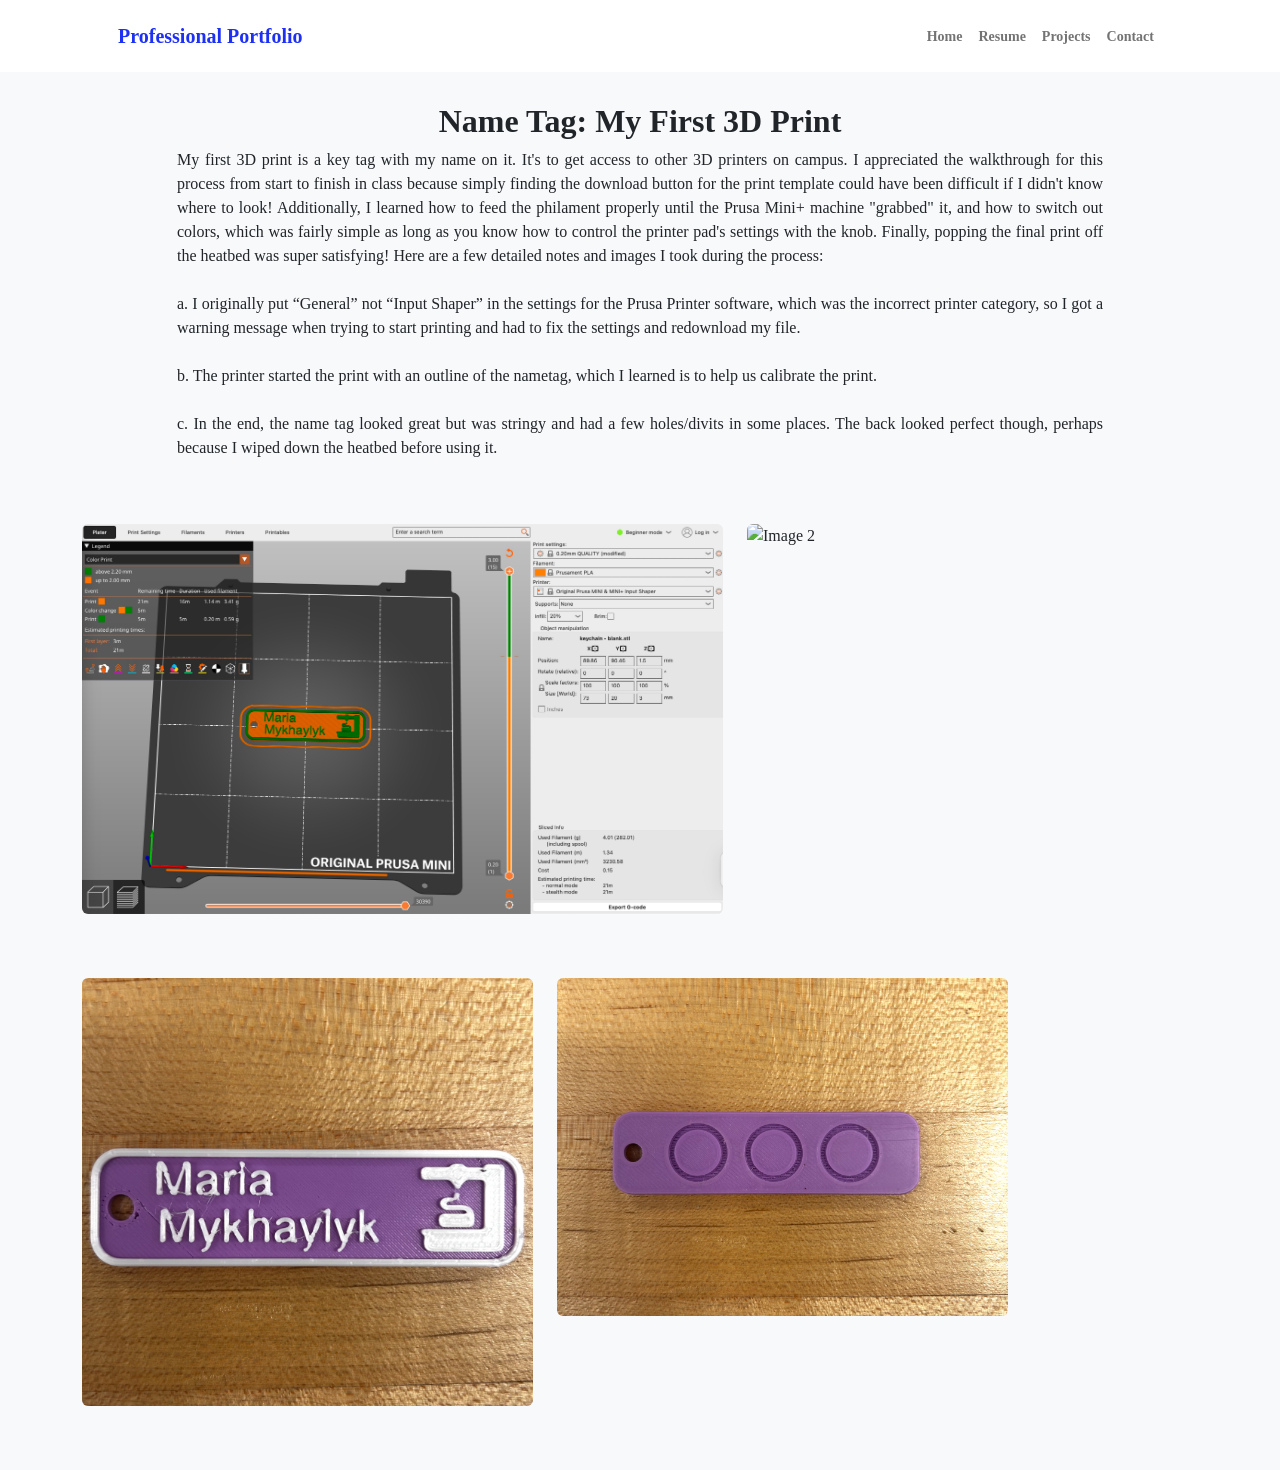
==== commit 81fe6f4c: "image zoom update" ====
--- a/project1.html
+++ b/project1.html
@@ -87,7 +87,9 @@
             <!-- IMAGE ROW 1 -->
             <div class="row mb-5">
                 <div class="col-md-7">
-                    <img src="assets/namepic3.png" class="img-fluid rounded mb-3" alt="Image 1">
+                    <a href="assets/namepic3.png" target="_blank">
+                        <img src="assets/namepic3.png" class="img-fluid rounded mb-3 clickable-img" alt="Image 1">
+                    </a>
                 </div>
                 <div class="col-md-4">
                     <img src="assets/namepic4.png" class="img-fluid rounded mb-3" alt="Image 2">
